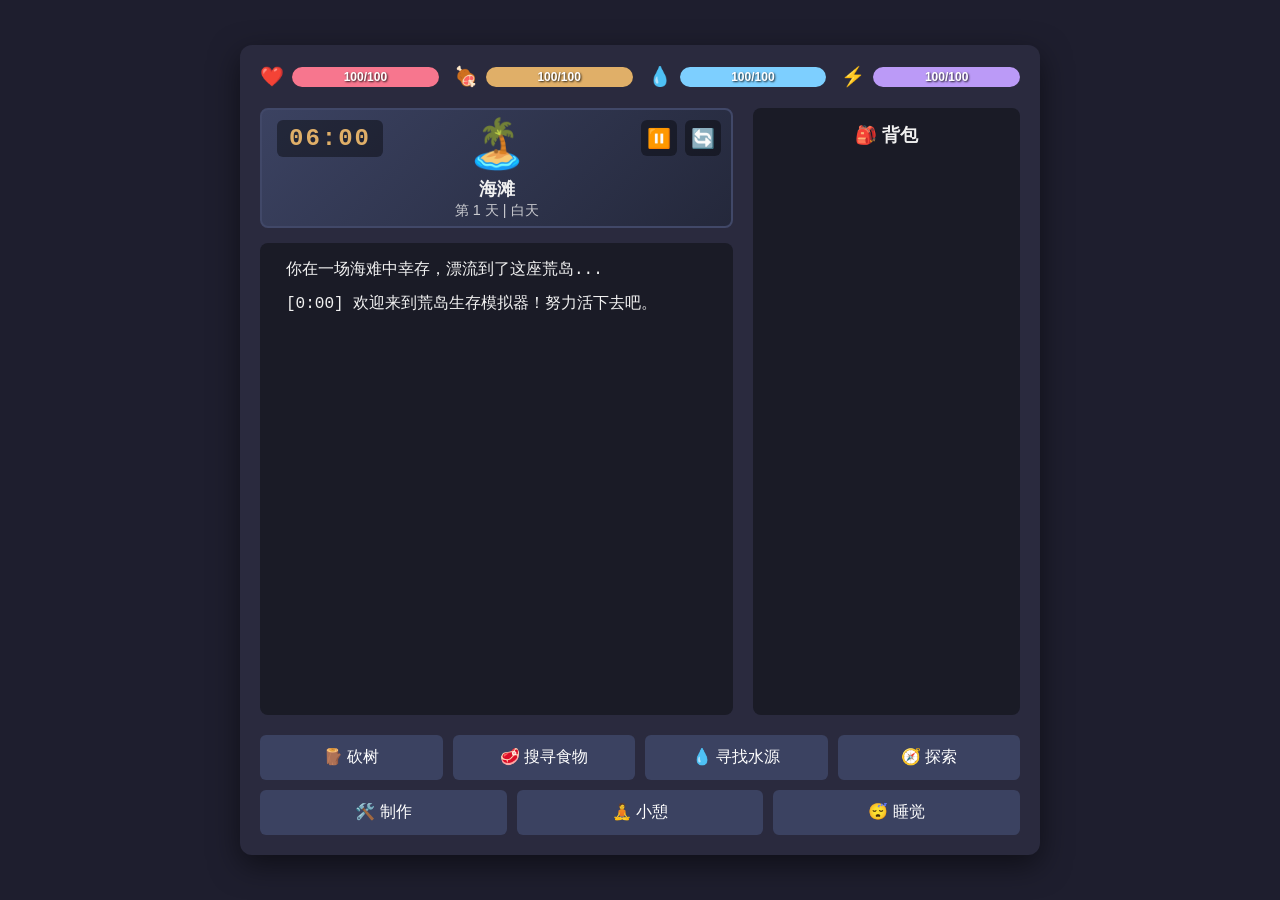
==== 荒岛生存模拟器/index.html @ 101604fb "初版本" ====
<!DOCTYPE html>
<html lang="zh-CN">
<head>
    <meta charset="UTF-8">
    <meta name="viewport" content="width=device-width, initial-scale=1.0">
    <title>荒岛生存模拟器</title>
    <link rel="stylesheet" href="style.css">
</head>
<body>
    <div id="game-container">
        <!-- 顶部状态栏 -->
        <header id="status-bar">
            <div class="status-item" data-tooltip="生命值：代表你的健康程度。归零时游戏结束。可以通过吃饱喝足缓慢恢复。">
                <span class="label">❤️</span>
                <div class="progress-bar">
                    <div id="health-bar" class="fill" style="width: 100%;"></div>
                    <span id="health-value" class="status-value">100/100</span>
                </div>
            </div>
            <div class="status-item" data-tooltip="饥饿度：随时间流逝。过低会扣除生命。通过搜寻食物并食用恢复。">
                <span class="label">🍖</span>
                <div class="progress-bar">
                    <div id="hunger-bar" class="fill" style="width: 100%;"></div>
                    <span id="hunger-value" class="status-value">100/100</span>
                </div>
            </div>
            <div class="status-item" data-tooltip="水分：消耗速度比饥饿快。过低会扣除生命。通过寻找淡水恢复。">
                <span class="label">💧</span>
                <div class="progress-bar">
                    <div id="thirst-bar" class="fill" style="width: 100%;"></div>
                    <span id="thirst-value" class="status-value">100/100</span>
                </div>
            </div>
            <div class="status-item" data-tooltip="精力：进行任何活动都会消耗。通过休息或睡觉恢复。">
                <span class="label">⚡</span>
                <div class="progress-bar">
                    <div id="energy-bar" class="fill" style="width: 100%;"></div>
                    <span id="energy-value" class="status-value">100/100</span>
                </div>
            </div>
        </header>

        <main id="game-body">
            <!-- 左侧/中间：环境插图与日志 -->
            <section id="display-area">
                <div id="environment-view">
                    <div id="game-clock">06:00</div>
                    <div id="scene-icon">🏝️</div>
                    <div id="scene-name">海滩</div>
                    <div id="time-info">第 1 天 | 白天</div>
                    <div id="top-right-controls">
                        <button id="pause-btn" onclick="game.togglePause()">⏸️</button>
                        <button id="restart-btn" onclick="game.restart()">🔄</button>
                    </div>
                </div>
                <div id="log-container">
                    <ul id="game-log">
                        <li>你在一场海难中幸存，漂流到了这座荒岛...</li>
                    </ul>
                </div>
            </section>

            <!-- 右侧：背包面板 -->
            <aside id="inventory-panel">
                <h3>🎒 背包</h3>
                <div id="inventory-grid">
                    <!-- 物品将通过 JS 动态生成 -->
                </div>
            </aside>
        </main>

        <!-- 底部动作面板 -->
        <footer id="action-panel">
            <div class="action-group">
                <button onclick="game.collect('wood')">🪵 砍树</button>
                <button onclick="game.collect('food')">🥩 搜寻食物</button>
                <button onclick="game.collect('water')">💧 寻找水源</button>
                <button onclick="game.explore()">🧭 探索</button>
            </div>
            <div class="action-group">
                <button onclick="game.showCrafting()">🛠️ 制作</button>
                <button onclick="game.rest('nap')">🧘 小憩</button>
                <button onclick="game.rest('sleep')">😴 睡觉</button>
            </div>
        </footer>

        <!-- 模态框：制作列表 -->
        <div id="crafting-modal" class="modal hidden">
            <div class="modal-content">
                <span class="close-btn" onclick="game.hideCrafting()">&times;</span>
                <h2>🛠️ 制作工具</h2>
                <div id="crafting-list">
                    <!-- 制作项将通过 JS 动态生成 -->
                </div>
            </div>
        </div>
    </div>
    <script src="script.js"></script>
</body>
</html>
---- 荒岛生存模拟器/style.css ----
:root {
    --bg-color: #1e1e2e;
    --panel-bg: #2a2a3e;
    --text-color: #f1f1f1;
    --accent-color: #ff9e64;
    --health-color: #f7768e;
    --hunger-color: #e0af68;
    --thirst-color: #7dcfff;
    --energy-color: #bb9af7;
}

* {
    box-sizing: border-box;
    margin: 0;
    padding: 0;
}

body {
    font-family: 'Segoe UI', Tahoma, Geneva, Verdana, sans-serif;
    background-color: var(--bg-color);
    color: var(--text-color);
    display: flex;
    justify-content: center;
    align-items: center;
    height: 100vh;
    overflow: hidden;
}

#game-container {
    width: 90vw;
    max-width: 800px;
    height: 90vh;
    background-color: var(--panel-bg);
    border-radius: 12px;
    box-shadow: 0 10px 30px rgba(0, 0, 0, 0.5);
    display: flex;
    flex-direction: column;
    padding: 20px;
}

/* 顶部状态栏 */
#status-bar {
    display: flex;
    justify-content: space-between;
    margin-bottom: 20px;
    gap: 15px;
    position: relative; /* 启用定位以支持 z-index */
    z-index: 200;       /* 确保高于模态框 (z-index: 100) */
}

.status-item {
    flex: 1;
    display: flex;
    align-items: center;
    gap: 8px;
    cursor: help;
    transition: transform 0.2s ease;
    position: relative; /* 为工具提示定位提供基准 */
}

.status-item:hover {
    transform: scale(1.05);
}

/* 自定义工具提示 */
.status-item::after {
    content: attr(data-tooltip);
    position: absolute;
    top: 100%;
    left: 50%;
    transform: translateX(-50%) translateY(10px);
    background-color: rgba(0, 0, 0, 0.9);
    color: white;
    padding: 8px 12px;
    border-radius: 6px;
    font-size: 0.8rem;
    width: 200px;
    text-align: left;
    white-space: normal;
    z-index: 1000;
    opacity: 0;
    visibility: hidden;
    transition: opacity 0.1s ease-in; /* 响应速度极快 */
    pointer-events: none;
    box-shadow: 0 4px 10px rgba(0,0,0,0.5);
    border: 1px solid #414868;
}

.status-item:hover::after {
    opacity: 1;
    visibility: visible;
}

/* 添加一个小箭头 */
.status-item::before {
    content: "";
    position: absolute;
    top: 100%;
    left: 50%;
    transform: translateX(-50%) translateY(4px);
    border: 6px solid transparent;
    border-bottom-color: rgba(0, 0, 0, 0.9);
    opacity: 0;
    visibility: hidden;
    transition: opacity 0.1s ease-in;
    z-index: 1000;
}

.status-item:hover::before {
    opacity: 1;
    visibility: visible;
}

.label {
    font-size: 1.2rem;
}

.progress-bar {
    flex: 1;
    height: 20px;
    background-color: #1a1b26;
    border-radius: 10px;
    overflow: hidden;
    position: relative;
    box-shadow: inset 0 2px 4px rgba(0,0,0,0.3);
}

.status-value {
    position: absolute;
    top: 50%;
    left: 50%;
    transform: translate(-50%, -50%);
    font-size: 0.75rem;
    font-weight: bold;
    color: white;
    text-shadow: 1px 1px 2px rgba(0,0,0,0.8);
    pointer-events: none;
    white-space: nowrap;
}

.fill {
    height: 100%;
    transition: width 0.3s ease-in-out;
}

#health-bar { background-color: var(--health-color); }
#hunger-bar { background-color: var(--hunger-color); }
#thirst-bar { background-color: var(--thirst-color); }
#energy-bar { background-color: var(--energy-color); }

/* 主体区域 */
#game-body {
    display: flex;
    flex: 1;
    gap: 20px;
    min-height: 0;
}

#display-area {
    flex: 2;
    display: flex;
    flex-direction: column;
    gap: 15px;
}

#environment-view {
    height: 120px;
    background: linear-gradient(135deg, #3b4261, #24283b);
    border-radius: 8px;
    display: flex;
    flex-direction: column;
    justify-content: center;
    align-items: center;
    position: relative;
    border: 2px solid #414868;
}

#scene-icon { font-size: 3rem; margin-bottom: 5px; }
#scene-name { font-weight: bold; font-size: 1.1rem; }
#time-info { font-size: 0.9rem; opacity: 0.8; }
#game-clock {
    position: absolute;
    top: 10px;
    left: 15px;
    font-size: 1.5rem;
    font-weight: bold;
    color: #e0af68;
    background: rgba(0, 0, 0, 0.4);
    padding: 5px 12px;
    border-radius: 6px;
    font-family: 'Courier New', monospace;
    letter-spacing: 2px;
}

#top-right-controls {
    position: absolute;
    top: 10px;
    right: 10px;
    display: flex;
    gap: 8px;
}

#pause-btn, #restart-btn {
    width: 36px;
    height: 36px;
    padding: 0;
    font-size: 1.2rem;
    background: rgba(0, 0, 0, 0.4);
    border: none;
    border-radius: 6px;
    cursor: pointer;
    display: flex;
    align-items: center;
    justify-content: center;
    transition: background 0.2s;
    flex: none;
}

#pause-btn:hover, #restart-btn:hover {
    background: rgba(0, 0, 0, 0.6);
}

#log-container {
    flex: 1;
    background-color: #1a1b26;
    border-radius: 8px;
    padding: 15px;
    overflow-y: auto;
    font-family: 'Courier New', Courier, monospace;
    line-height: 1.6;
}

#game-log {
    list-style: none;
}

#game-log li {
    margin-bottom: 8px;
    border-left: 3px solid transparent;
    padding-left: 8px;
}

#game-log li.event { border-left-color: var(--accent-color); color: var(--accent-color); }
#game-log li.danger { border-left-color: var(--health-color); color: var(--health-color); }
#game-log li.consume { border-left-color: #9ece6a; color: #9ece6a; }

/* 背包面板 */
#inventory-panel {
    flex: 1;
    background-color: #1a1b26;
    border-radius: 8px;
    padding: 15px;
    display: flex;
    flex-direction: column;
}

#inventory-panel h3 {
    margin-bottom: 15px;
    font-size: 1.1rem;
    text-align: center;
}

#inventory-grid {
    display: grid;
    grid-template-columns: repeat(auto-fill, minmax(60px, 1fr));
    gap: 10px;
    overflow-y: auto;
}

.item-slot {
    background-color: #24283b;
    border-radius: 6px;
    aspect-ratio: 1;
    display: flex;
    flex-direction: column;
    justify-content: center;
    align-items: center;
    position: relative;
    border: 1px solid #414868;
    transition: all 0.2s;
}

.item-slot.usable {
    cursor: pointer;
    border-color: var(--accent-color);
}

.item-slot.usable:hover {
    background-color: #3b4261;
    transform: translateY(-2px);
    box-shadow: 0 2px 8px rgba(0,0,0,0.3);
}

.item-slot.usable:active {
    transform: translateY(0);
}

.item-icon { font-size: 1.5rem; margin-bottom: 2px; }
.item-name {
    font-size: 0.7rem;
    color: #a9b1d6;
    margin-bottom: 2px;
}
.item-count {
    position: absolute;
    bottom: 2px;
    right: 4px;
    font-size: 0.75rem;
    background: rgba(0,0,0,0.5);
    padding: 0 4px;
    border-radius: 4px;
}

/* 动作面板 */
#action-panel {
    margin-top: 20px;
    display: flex;
    flex-direction: column;
    gap: 10px;
}

.action-group {
    display: flex;
    gap: 10px;
}

button {
    flex: 1;
    padding: 12px;
    background-color: #3b4261;
    color: white;
    border: none;
    border-radius: 6px;
    cursor: pointer;
    font-size: 1rem;
    transition: all 0.2s;
    display: flex;
    align-items: center;
    justify-content: center;
    gap: 5px;
}

button:hover { background-color: #414868; transform: translateY(-2px); }
button:active { transform: translateY(0); }
button:disabled { opacity: 0.5; cursor: not-allowed; }

/* 模态框 */
.modal {
    position: fixed;
    top: 0;
    left: 0;
    width: 100%;
    height: 100%;
    background: rgba(0,0,0,0.8);
    display: flex;
    justify-content: center;
    align-items: center;
    z-index: 100;
}

.modal.hidden { display: none; }

.modal-content {
    background-color: var(--panel-bg);
    width: 400px;
    padding: 25px;
    border-radius: 12px;
    position: relative;
}

.close-btn {
    position: absolute;
    top: 15px;
    right: 20px;
    font-size: 1.5rem;
    cursor: pointer;
}

#crafting-list {
    margin-top: 20px;
    display: flex;
    flex-direction: column;
    gap: 10px;
}

.crafting-item {
    background: #1a1b26;
    padding: 10px;
    border-radius: 6px;
    display: flex;
    justify-content: space-between;
    align-items: center;
}

.craft-info { font-size: 0.9rem; }
.craft-cost { color: #89ddff; font-size: 0.8rem; }
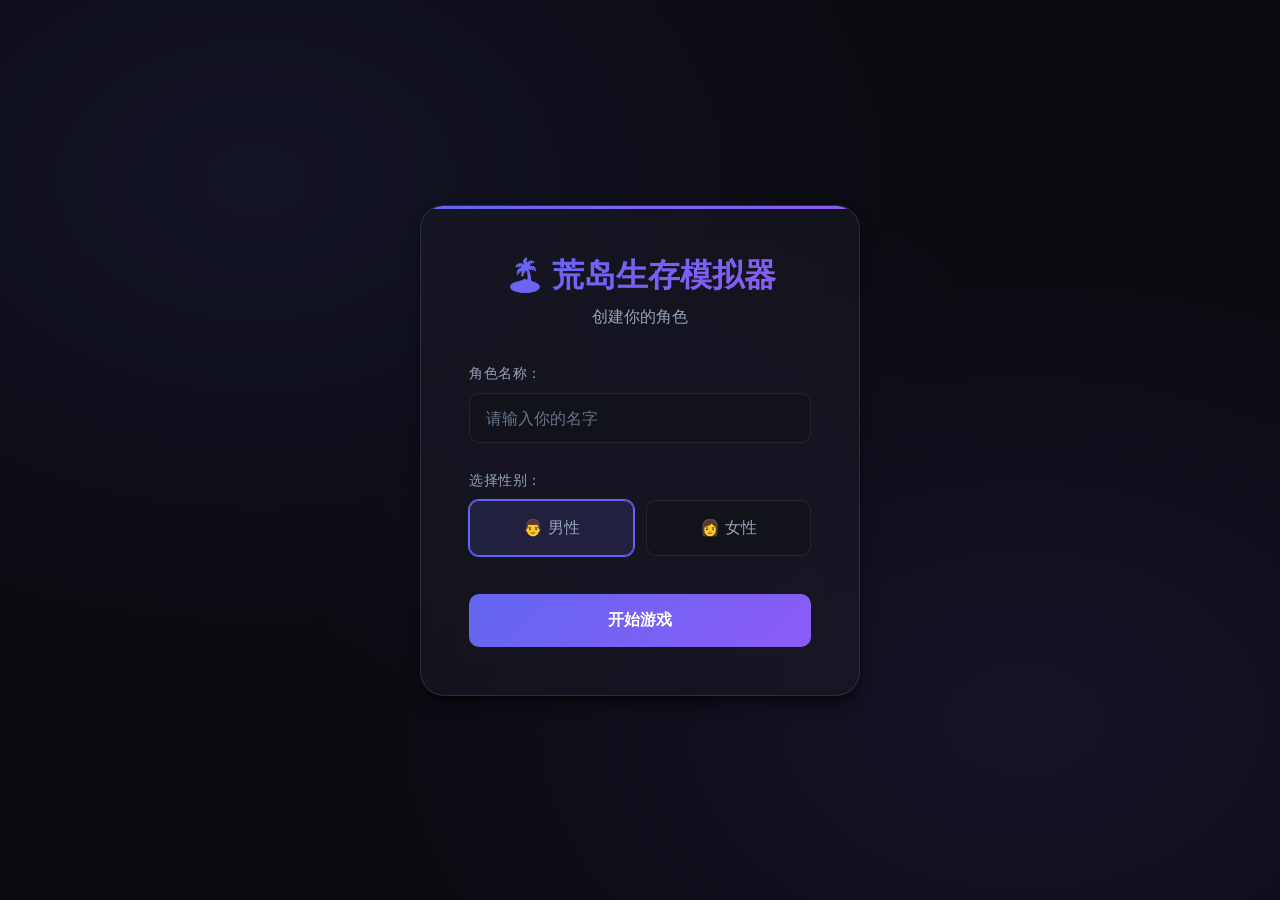
==== commit aed3a913: "v2" ====
--- a/荒岛生存模拟器/index.html
+++ b/荒岛生存模拟器/index.html
@@ -7,7 +7,36 @@
     <link rel="stylesheet" href="style.css">
 </head>
 <body>
-    <div id="game-container">
+    <!-- 角色创建界面 -->
+    <div id="character-creation" class="character-creation">
+        <div class="creation-content">
+            <h1>🏝️ 荒岛生存模拟器</h1>
+            <h2>创建你的角色</h2>
+            
+            <div class="form-group">
+                <label for="player-name">角色名称：</label>
+                <input type="text" id="player-name" placeholder="请输入你的名字" maxlength="10">
+            </div>
+            
+            <div class="form-group">
+                <label>选择性别：</label>
+                <div class="gender-selection">
+                    <label class="gender-option">
+                        <input type="radio" name="gender" value="male" checked>
+                        <span class="gender-btn">👨 男性</span>
+                    </label>
+                    <label class="gender-option">
+                        <input type="radio" name="gender" value="female">
+                        <span class="gender-btn">👩 女性</span>
+                    </label>
+                </div>
+            </div>
+            
+            <button id="start-game-btn" class="start-btn">开始游戏</button>
+        </div>
+    </div>
+
+    <div id="game-container" class="hidden">
         <!-- 顶部状态栏 -->
         <header id="status-bar">
             <div class="status-item" data-tooltip="生命值：代表你的健康程度。归零时游戏结束。可以通过吃饱喝足缓慢恢复。">
@@ -82,6 +111,10 @@
                 <button onclick="game.rest('nap')">🧘 小憩</button>
                 <button onclick="game.rest('sleep')">😴 睡觉</button>
             </div>
+            <!-- 测试按钮：测试流星事件 -->
+            <div class="action-group test-group">
+                <button onclick="game.testMeteorShower()" class="test-btn">🌠 测试流星</button>
+            </div>
         </footer>
 
         <!-- 模态框：制作列表 -->
--- a/荒岛生存模拟器/style.css
+++ b/荒岛生存模拟器/style.css
@@ -1,12 +1,42 @@
+@import url('https://fonts.googleapis.com/css2?family=Inter:wght@300;400;500;600;700&family=JetBrains+Mono:wght@400;500&display=swap');
+
 :root {
-    --bg-color: #1e1e2e;
-    --panel-bg: #2a2a3e;
-    --text-color: #f1f1f1;
-    --accent-color: #ff9e64;
-    --health-color: #f7768e;
-    --hunger-color: #e0af68;
-    --thirst-color: #7dcfff;
-    --energy-color: #bb9af7;
+    /* 主色调 - 深邃暗色系 */
+    --bg-primary: #0a0a0f;
+    --bg-secondary: #12121a;
+    --bg-tertiary: #1a1a25;
+    --bg-card: rgba(26, 26, 37, 0.8);
+    
+    /* 强调色 - 高级蓝紫渐变 */
+    --accent-primary: #6366f1;
+    --accent-secondary: #8b5cf6;
+    --accent-gradient: linear-gradient(135deg, #6366f1 0%, #8b5cf6 100%);
+    
+    /* 状态色 */
+    --health-color: #ef4444;
+    --hunger-color: #f59e0b;
+    --thirst-color: #06b6d4;
+    --energy-color: #10b981;
+    
+    /* 文字色 */
+    --text-primary: #f8fafc;
+    --text-secondary: #94a3b8;
+    --text-muted: #64748b;
+    
+    /* 边框和阴影 */
+    --border-color: rgba(255, 255, 255, 0.08);
+    --glass-bg: rgba(26, 26, 37, 0.6);
+    --glass-border: rgba(255, 255, 255, 0.1);
+    --shadow-sm: 0 1px 2px rgba(0, 0, 0, 0.3);
+    --shadow-md: 0 4px 6px -1px rgba(0, 0, 0, 0.4), 0 2px 4px -1px rgba(0, 0, 0, 0.2);
+    --shadow-lg: 0 10px 15px -3px rgba(0, 0, 0, 0.5), 0 4px 6px -2px rgba(0, 0, 0, 0.3);
+    --shadow-glow: 0 0 20px rgba(99, 102, 241, 0.3);
+    
+    /* 圆角 */
+    --radius-sm: 6px;
+    --radius-md: 10px;
+    --radius-lg: 16px;
+    --radius-xl: 24px;
 }
 
 * {
@@ -16,137 +46,185 @@
 }
 
 body {
-    font-family: 'Segoe UI', Tahoma, Geneva, Verdana, sans-serif;
-    background-color: var(--bg-color);
-    color: var(--text-color);
+    font-family: 'Inter', -apple-system, BlinkMacSystemFont, sans-serif;
+    background: var(--bg-primary);
+    color: var(--text-primary);
     display: flex;
     justify-content: center;
     align-items: center;
     height: 100vh;
     overflow: hidden;
-}
-
+    background-image: 
+        radial-gradient(ellipse at 20% 20%, rgba(99, 102, 241, 0.08) 0%, transparent 50%),
+        radial-gradient(ellipse at 80% 80%, rgba(139, 92, 246, 0.08) 0%, transparent 50%),
+        radial-gradient(ellipse at 50% 50%, rgba(10, 10, 15, 1) 0%, rgba(5, 5, 8, 1) 100%);
+}
+
+/* 游戏容器 */
 #game-container {
-    width: 90vw;
-    max-width: 800px;
-    height: 90vh;
-    background-color: var(--panel-bg);
-    border-radius: 12px;
-    box-shadow: 0 10px 30px rgba(0, 0, 0, 0.5);
+    width: 92vw;
+    max-width: 900px;
+    height: 92vh;
+    background: var(--glass-bg);
+    backdrop-filter: blur(20px);
+    -webkit-backdrop-filter: blur(20px);
+    border: 1px solid var(--glass-border);
+    border-radius: var(--radius-xl);
+    box-shadow: var(--shadow-lg), inset 0 1px 0 rgba(255, 255, 255, 0.05);
     display: flex;
     flex-direction: column;
-    padding: 20px;
+    padding: 24px;
+    position: relative;
+    overflow: hidden;
+}
+
+#game-container::before {
+    content: '';
+    position: absolute;
+    top: 0;
+    left: 0;
+    right: 0;
+    height: 1px;
+    background: linear-gradient(90deg, transparent, rgba(255, 255, 255, 0.1), transparent);
 }
 
 /* 顶部状态栏 */
 #status-bar {
-    display: flex;
-    justify-content: space-between;
-    margin-bottom: 20px;
-    gap: 15px;
-    position: relative; /* 启用定位以支持 z-index */
-    z-index: 200;       /* 确保高于模态框 (z-index: 100) */
+    display: grid;
+    grid-template-columns: repeat(4, 1fr);
+    gap: 16px;
+    margin-bottom: 24px;
+    position: relative;
+    z-index: 200;
 }
 
 .status-item {
-    flex: 1;
-    display: flex;
-    align-items: center;
-    gap: 8px;
+    background: var(--bg-secondary);
+    border: 1px solid var(--border-color);
+    border-radius: var(--radius-md);
+    padding: 12px 14px;
+    display: flex;
+    align-items: center;
+    gap: 10px;
     cursor: help;
-    transition: transform 0.2s ease;
-    position: relative; /* 为工具提示定位提供基准 */
+    transition: all 0.3s cubic-bezier(0.4, 0, 0.2, 1);
+    position: relative;
 }
 
 .status-item:hover {
-    transform: scale(1.05);
+    transform: translateY(-2px);
+    border-color: rgba(99, 102, 241, 0.3);
+    box-shadow: 0 4px 12px rgba(0, 0, 0, 0.3);
+}
+
+.status-item .label {
+    font-size: 1.4rem;
+    filter: drop-shadow(0 2px 4px rgba(0, 0, 0, 0.3));
 }
 
 /* 自定义工具提示 */
 .status-item::after {
     content: attr(data-tooltip);
     position: absolute;
-    top: 100%;
+    top: calc(100% + 8px);
     left: 50%;
-    transform: translateX(-50%) translateY(10px);
-    background-color: rgba(0, 0, 0, 0.9);
-    color: white;
-    padding: 8px 12px;
-    border-radius: 6px;
+    transform: translateX(-50%) translateY(-4px);
+    background: var(--bg-tertiary);
+    border: 1px solid var(--border-color);
+    color: var(--text-primary);
+    padding: 10px 14px;
+    border-radius: var(--radius-md);
     font-size: 0.8rem;
-    width: 200px;
+    width: 220px;
     text-align: left;
     white-space: normal;
     z-index: 1000;
     opacity: 0;
     visibility: hidden;
-    transition: opacity 0.1s ease-in; /* 响应速度极快 */
+    transition: all 0.2s ease;
     pointer-events: none;
-    box-shadow: 0 4px 10px rgba(0,0,0,0.5);
-    border: 1px solid #414868;
+    box-shadow: var(--shadow-lg);
+    line-height: 1.5;
 }
 
 .status-item:hover::after {
     opacity: 1;
     visibility: visible;
-}
-
-/* 添加一个小箭头 */
+    transform: translateX(-50%) translateY(0);
+}
+
 .status-item::before {
     content: "";
     position: absolute;
-    top: 100%;
+    top: calc(100% + 2px);
     left: 50%;
-    transform: translateX(-50%) translateY(4px);
+    transform: translateX(-50%) translateY(-4px);
     border: 6px solid transparent;
-    border-bottom-color: rgba(0, 0, 0, 0.9);
+    border-bottom-color: var(--border-color);
     opacity: 0;
     visibility: hidden;
-    transition: opacity 0.1s ease-in;
-    z-index: 1000;
+    transition: all 0.2s ease;
+    z-index: 1001;
 }
 
 .status-item:hover::before {
     opacity: 1;
     visibility: visible;
-}
-
-.label {
-    font-size: 1.2rem;
+    transform: translateX(-50%) translateY(0);
 }
 
 .progress-bar {
     flex: 1;
-    height: 20px;
-    background-color: #1a1b26;
-    border-radius: 10px;
+    height: 8px;
+    background: var(--bg-tertiary);
+    border-radius: 4px;
     overflow: hidden;
     position: relative;
-    box-shadow: inset 0 2px 4px rgba(0,0,0,0.3);
-}
+    box-shadow: inset 0 1px 2px rgba(0, 0, 0, 0.3);
+}
+
+.progress-bar .fill {
+    height: 100%;
+    border-radius: 4px;
+    transition: width 0.5s cubic-bezier(0.4, 0, 0.2, 1);
+    position: relative;
+    overflow: hidden;
+}
+
+.progress-bar .fill::after {
+    content: '';
+    position: absolute;
+    top: 0;
+    left: 0;
+    right: 0;
+    bottom: 0;
+    background: linear-gradient(90deg, transparent, rgba(255, 255, 255, 0.2), transparent);
+    animation: shimmer 2s infinite;
+}
+
+@keyframes shimmer {
+    0% { transform: translateX(-100%); }
+    100% { transform: translateX(100%); }
+}
+
+#health-bar { background: linear-gradient(90deg, #dc2626, #ef4444); }
+#hunger-bar { background: linear-gradient(90deg, #d97706, #f59e0b); }
+#thirst-bar { background: linear-gradient(90deg, #0891b2, #06b6d4); }
+#energy-bar { background: linear-gradient(90deg, #059669, #10b981); }
 
 .status-value {
     position: absolute;
     top: 50%;
     left: 50%;
     transform: translate(-50%, -50%);
-    font-size: 0.75rem;
-    font-weight: bold;
+    font-size: 0.65rem;
+    font-weight: 600;
     color: white;
-    text-shadow: 1px 1px 2px rgba(0,0,0,0.8);
+    text-shadow: 0 1px 2px rgba(0, 0, 0, 0.5);
     pointer-events: none;
     white-space: nowrap;
-}
-
-.fill {
-    height: 100%;
-    transition: width 0.3s ease-in-out;
-}
-
-#health-bar { background-color: var(--health-color); }
-#hunger-bar { background-color: var(--hunger-color); }
-#thirst-bar { background-color: var(--thirst-color); }
-#energy-bar { background-color: var(--energy-color); }
+    letter-spacing: 0.5px;
+}
 
 /* 主体区域 */
 #game-body {
@@ -160,42 +238,80 @@
     flex: 2;
     display: flex;
     flex-direction: column;
-    gap: 15px;
-}
-
+    gap: 16px;
+}
+
+/* 环境视图 */
 #environment-view {
-    height: 120px;
-    background: linear-gradient(135deg, #3b4261, #24283b);
-    border-radius: 8px;
+    height: 140px;
+    background: linear-gradient(145deg, rgba(99, 102, 241, 0.1) 0%, rgba(139, 92, 246, 0.05) 100%);
+    border: 1px solid var(--border-color);
+    border-radius: var(--radius-lg);
     display: flex;
     flex-direction: column;
     justify-content: center;
     align-items: center;
     position: relative;
-    border: 2px solid #414868;
-}
-
-#scene-icon { font-size: 3rem; margin-bottom: 5px; }
-#scene-name { font-weight: bold; font-size: 1.1rem; }
-#time-info { font-size: 0.9rem; opacity: 0.8; }
+    overflow: hidden;
+}
+
+#environment-view::before {
+    content: '';
+    position: absolute;
+    top: 0;
+    left: 0;
+    right: 0;
+    bottom: 0;
+    background: 
+        radial-gradient(circle at 30% 30%, rgba(99, 102, 241, 0.1) 0%, transparent 50%),
+        radial-gradient(circle at 70% 70%, rgba(139, 92, 246, 0.1) 0%, transparent 50%);
+    pointer-events: none;
+}
+
+#scene-icon { 
+    font-size: 3.5rem; 
+    margin-bottom: 8px;
+    filter: drop-shadow(0 4px 8px rgba(0, 0, 0, 0.3));
+    animation: float 3s ease-in-out infinite;
+}
+
+@keyframes float {
+    0%, 100% { transform: translateY(0); }
+    50% { transform: translateY(-5px); }
+}
+
+#scene-name { 
+    font-weight: 600; 
+    font-size: 1.1rem;
+    color: var(--text-primary);
+    letter-spacing: 0.5px;
+}
+
+#time-info { 
+    font-size: 0.85rem; 
+    color: var(--text-secondary);
+    margin-top: 4px;
+}
+
 #game-clock {
     position: absolute;
-    top: 10px;
-    left: 15px;
-    font-size: 1.5rem;
-    font-weight: bold;
-    color: #e0af68;
-    background: rgba(0, 0, 0, 0.4);
-    padding: 5px 12px;
-    border-radius: 6px;
-    font-family: 'Courier New', monospace;
-    letter-spacing: 2px;
+    top: 12px;
+    left: 16px;
+    font-size: 1.3rem;
+    font-weight: 600;
+    color: var(--accent-primary);
+    background: rgba(99, 102, 241, 0.15);
+    padding: 6px 12px;
+    border-radius: var(--radius-sm);
+    font-family: 'JetBrains Mono', monospace;
+    letter-spacing: 1px;
+    border: 1px solid rgba(99, 102, 241, 0.2);
 }
 
 #top-right-controls {
     position: absolute;
-    top: 10px;
-    right: 10px;
+    top: 12px;
+    right: 12px;
     display: flex;
     gap: 8px;
 }
@@ -204,30 +320,48 @@
     width: 36px;
     height: 36px;
     padding: 0;
-    font-size: 1.2rem;
-    background: rgba(0, 0, 0, 0.4);
-    border: none;
-    border-radius: 6px;
+    font-size: 1.1rem;
+    background: var(--bg-tertiary);
+    border: 1px solid var(--border-color);
+    border-radius: var(--radius-sm);
     cursor: pointer;
     display: flex;
     align-items: center;
     justify-content: center;
-    transition: background 0.2s;
+    transition: all 0.2s ease;
     flex: none;
 }
 
 #pause-btn:hover, #restart-btn:hover {
-    background: rgba(0, 0, 0, 0.6);
-}
-
+    background: var(--accent-primary);
+    border-color: var(--accent-primary);
+    transform: scale(1.05);
+}
+
+/* 日志容器 */
 #log-container {
     flex: 1;
-    background-color: #1a1b26;
-    border-radius: 8px;
-    padding: 15px;
+    background: var(--bg-secondary);
+    border: 1px solid var(--border-color);
+    border-radius: var(--radius-lg);
+    padding: 16px;
     overflow-y: auto;
-    font-family: 'Courier New', Courier, monospace;
-    line-height: 1.6;
+    font-family: 'JetBrains Mono', monospace;
+    font-size: 0.85rem;
+    line-height: 1.7;
+}
+
+#log-container::-webkit-scrollbar {
+    width: 6px;
+}
+
+#log-container::-webkit-scrollbar-track {
+    background: transparent;
+}
+
+#log-container::-webkit-scrollbar-thumb {
+    background: var(--border-color);
+    border-radius: 3px;
 }
 
 #game-log {
@@ -235,80 +369,122 @@
 }
 
 #game-log li {
-    margin-bottom: 8px;
+    margin-bottom: 10px;
+    padding: 10px 12px;
+    background: var(--bg-tertiary);
+    border-radius: var(--radius-sm);
     border-left: 3px solid transparent;
-    padding-left: 8px;
-}
-
-#game-log li.event { border-left-color: var(--accent-color); color: var(--accent-color); }
-#game-log li.danger { border-left-color: var(--health-color); color: var(--health-color); }
-#game-log li.consume { border-left-color: #9ece6a; color: #9ece6a; }
+    transition: all 0.2s ease;
+}
+
+#game-log li:hover {
+    background: rgba(99, 102, 241, 0.1);
+    transform: translateX(2px);
+}
+
+#game-log li.event { 
+    border-left-color: var(--accent-primary);
+    background: rgba(99, 102, 241, 0.08);
+}
+
+#game-log li.danger { 
+    border-left-color: var(--health-color);
+    background: rgba(239, 68, 68, 0.08);
+}
+
+#game-log li.consume { 
+    border-left-color: var(--energy-color);
+    background: rgba(16, 185, 129, 0.08);
+}
 
 /* 背包面板 */
 #inventory-panel {
     flex: 1;
-    background-color: #1a1b26;
-    border-radius: 8px;
-    padding: 15px;
+    background: var(--bg-secondary);
+    border: 1px solid var(--border-color);
+    border-radius: var(--radius-lg);
+    padding: 16px;
     display: flex;
     flex-direction: column;
 }
 
 #inventory-panel h3 {
-    margin-bottom: 15px;
-    font-size: 1.1rem;
-    text-align: center;
+    margin-bottom: 16px;
+    font-size: 0.9rem;
+    font-weight: 600;
+    color: var(--text-secondary);
+    text-transform: uppercase;
+    letter-spacing: 1px;
+    display: flex;
+    align-items: center;
+    gap: 8px;
 }
 
 #inventory-grid {
     display: grid;
-    grid-template-columns: repeat(auto-fill, minmax(60px, 1fr));
+    grid-template-columns: repeat(3, 1fr);
     gap: 10px;
     overflow-y: auto;
 }
 
 .item-slot {
-    background-color: #24283b;
-    border-radius: 6px;
+    background: var(--bg-tertiary);
+    border: 1px solid var(--border-color);
+    border-radius: var(--radius-md);
     aspect-ratio: 1;
     display: flex;
     flex-direction: column;
     justify-content: center;
     align-items: center;
     position: relative;
-    border: 1px solid #414868;
-    transition: all 0.2s;
+    transition: all 0.2s cubic-bezier(0.4, 0, 0.2, 1);
+    cursor: default;
 }
 
 .item-slot.usable {
     cursor: pointer;
-    border-color: var(--accent-color);
+    border-color: rgba(99, 102, 241, 0.3);
 }
 
 .item-slot.usable:hover {
-    background-color: #3b4261;
-    transform: translateY(-2px);
-    box-shadow: 0 2px 8px rgba(0,0,0,0.3);
+    background: rgba(99, 102, 241, 0.15);
+    border-color: var(--accent-primary);
+    transform: translateY(-3px);
+    box-shadow: 0 8px 16px rgba(0, 0, 0, 0.3), var(--shadow-glow);
 }
 
 .item-slot.usable:active {
-    transform: translateY(0);
-}
-
-.item-icon { font-size: 1.5rem; margin-bottom: 2px; }
+    transform: translateY(-1px);
+}
+
+.item-icon { 
+    font-size: 1.6rem; 
+    margin-bottom: 4px;
+    filter: drop-shadow(0 2px 4px rgba(0, 0, 0, 0.2));
+}
+
 .item-name {
+    font-size: 0.65rem;
+    color: var(--text-secondary);
+    text-align: center;
+    max-width: 90%;
+    overflow: hidden;
+    text-overflow: ellipsis;
+    white-space: nowrap;
+}
+
+.item-count {
+    position: absolute;
+    bottom: 4px;
+    right: 6px;
     font-size: 0.7rem;
-    color: #a9b1d6;
-    margin-bottom: 2px;
-}
-.item-count {
-    position: absolute;
-    bottom: 2px;
-    right: 4px;
-    font-size: 0.75rem;
-    background: rgba(0,0,0,0.5);
-    padding: 0 4px;
-    border-radius: 4px;
+    font-weight: 600;
+    background: var(--accent-primary);
+    color: white;
+    padding: 2px 6px;
+    border-radius: 10px;
+    min-width: 18px;
+    text-align: center;
 }
 
 /* 动作面板 */
@@ -316,33 +492,72 @@
     margin-top: 20px;
     display: flex;
     flex-direction: column;
-    gap: 10px;
+    gap: 12px;
 }
 
 .action-group {
     display: flex;
-    gap: 10px;
+    gap: 12px;
 }
 
 button {
     flex: 1;
-    padding: 12px;
-    background-color: #3b4261;
-    color: white;
-    border: none;
-    border-radius: 6px;
+    padding: 14px 16px;
+    background: var(--bg-tertiary);
+    color: var(--text-primary);
+    border: 1px solid var(--border-color);
+    border-radius: var(--radius-md);
     cursor: pointer;
-    font-size: 1rem;
-    transition: all 0.2s;
+    font-size: 0.9rem;
+    font-weight: 500;
+    transition: all 0.2s cubic-bezier(0.4, 0, 0.2, 1);
     display: flex;
     align-items: center;
     justify-content: center;
-    gap: 5px;
-}
-
-button:hover { background-color: #414868; transform: translateY(-2px); }
-button:active { transform: translateY(0); }
-button:disabled { opacity: 0.5; cursor: not-allowed; }
+    gap: 8px;
+    position: relative;
+    overflow: hidden;
+}
+
+button::before {
+    content: '';
+    position: absolute;
+    top: 0;
+    left: 0;
+    right: 0;
+    bottom: 0;
+    background: var(--accent-gradient);
+    opacity: 0;
+    transition: opacity 0.3s ease;
+    z-index: 0;
+}
+
+button:hover { 
+    border-color: var(--accent-primary);
+    transform: translateY(-2px);
+    box-shadow: 0 8px 20px rgba(99, 102, 241, 0.25);
+}
+
+button:hover::before {
+    opacity: 0.1;
+}
+
+button:active { 
+    transform: translateY(0);
+    box-shadow: 0 2px 8px rgba(99, 102, 241, 0.15);
+}
+
+button:disabled { 
+    opacity: 0.4;
+    cursor: not-allowed;
+    transform: none;
+    box-shadow: none;
+}
+
+button span, button {
+    position: relative;
+    z-index: 1;
+}
 
 /* 模态框 */
 .modal {
@@ -351,46 +566,709 @@
     left: 0;
     width: 100%;
     height: 100%;
-    background: rgba(0,0,0,0.8);
+    background: rgba(0, 0, 0, 0.7);
+    backdrop-filter: blur(8px);
+    -webkit-backdrop-filter: blur(8px);
     display: flex;
     justify-content: center;
     align-items: center;
     z-index: 100;
+    animation: fadeIn 0.2s ease;
+}
+
+@keyframes fadeIn {
+    from { opacity: 0; }
+    to { opacity: 1; }
 }
 
 .modal.hidden { display: none; }
 
 .modal-content {
-    background-color: var(--panel-bg);
-    width: 400px;
-    padding: 25px;
-    border-radius: 12px;
+    background: var(--glass-bg);
+    backdrop-filter: blur(20px);
+    -webkit-backdrop-filter: blur(20px);
+    border: 1px solid var(--glass-border);
+    width: 420px;
+    max-width: 90vw;
+    padding: 28px;
+    border-radius: var(--radius-xl);
+    box-shadow: var(--shadow-lg);
     position: relative;
+    animation: slideUp 0.3s ease;
+}
+
+@keyframes slideUp {
+    from { 
+        opacity: 0;
+        transform: translateY(20px);
+    }
+    to { 
+        opacity: 1;
+        transform: translateY(0);
+    }
+}
+
+.modal-content h2 {
+    font-size: 1.3rem;
+    font-weight: 600;
+    margin-bottom: 20px;
+    display: flex;
+    align-items: center;
+    gap: 10px;
 }
 
 .close-btn {
     position: absolute;
-    top: 15px;
-    right: 20px;
+    top: 20px;
+    right: 24px;
     font-size: 1.5rem;
     cursor: pointer;
+    color: var(--text-secondary);
+    transition: all 0.2s ease;
+    width: 32px;
+    height: 32px;
+    display: flex;
+    align-items: center;
+    justify-content: center;
+    border-radius: var(--radius-sm);
+}
+
+.close-btn:hover {
+    color: var(--text-primary);
+    background: rgba(255, 255, 255, 0.1);
 }
 
 #crafting-list {
-    margin-top: 20px;
     display: flex;
     flex-direction: column;
+    gap: 12px;
+}
+
+.crafting-item {
+    background: var(--bg-secondary);
+    border: 1px solid var(--border-color);
+    padding: 14px;
+    border-radius: var(--radius-md);
+    display: flex;
+    justify-content: space-between;
+    align-items: center;
+    transition: all 0.2s ease;
+}
+
+.crafting-item:hover {
+    border-color: rgba(99, 102, 241, 0.3);
+    background: rgba(99, 102, 241, 0.05);
+}
+
+.craft-info { font-size: 0.9rem; }
+
+.craft-info strong {
+    display: block;
+    margin-bottom: 4px;
+    font-weight: 600;
+}
+
+.craft-cost { 
+    color: var(--text-secondary); 
+    font-size: 0.8rem;
+}
+
+.crafting-item button {
+    flex: none;
+    padding: 8px 16px;
+    font-size: 0.85rem;
+}
+
+/* 角色创建界面 */
+.character-creation {
+    position: fixed;
+    top: 0;
+    left: 0;
+    width: 100%;
+    height: 100%;
+    background: var(--bg-primary);
+    background-image: 
+        radial-gradient(ellipse at 20% 20%, rgba(99, 102, 241, 0.1) 0%, transparent 50%),
+        radial-gradient(ellipse at 80% 80%, rgba(139, 92, 246, 0.1) 0%, transparent 50%);
+    display: flex;
+    justify-content: center;
+    align-items: center;
+    z-index: 1000;
+}
+
+.creation-content {
+    background: var(--glass-bg);
+    backdrop-filter: blur(20px);
+    -webkit-backdrop-filter: blur(20px);
+    border: 1px solid var(--glass-border);
+    padding: 48px;
+    border-radius: var(--radius-xl);
+    box-shadow: var(--shadow-lg);
+    text-align: center;
+    max-width: 440px;
+    width: 90%;
+    position: relative;
+    overflow: hidden;
+}
+
+.creation-content::before {
+    content: '';
+    position: absolute;
+    top: 0;
+    left: 0;
+    right: 0;
+    height: 3px;
+    background: var(--accent-gradient);
+}
+
+.creation-content h1 {
+    font-size: 2rem;
+    margin-bottom: 8px;
+    font-weight: 700;
+    background: var(--accent-gradient);
+    -webkit-background-clip: text;
+    -webkit-text-fill-color: transparent;
+    background-clip: text;
+}
+
+.creation-content h2 {
+    font-size: 1rem;
+    margin-bottom: 36px;
+    color: var(--text-secondary);
+    font-weight: 400;
+}
+
+.form-group {
+    margin-bottom: 28px;
+    text-align: left;
+}
+
+.form-group label {
+    display: block;
+    margin-bottom: 10px;
+    font-size: 0.9rem;
+    color: var(--text-secondary);
+    font-weight: 500;
+    text-transform: uppercase;
+    letter-spacing: 0.5px;
+}
+
+.form-group input[type="text"] {
+    width: 100%;
+    padding: 14px 16px;
+    border: 1px solid var(--border-color);
+    border-radius: var(--radius-md);
+    background: var(--bg-secondary);
+    color: var(--text-primary);
+    font-size: 1rem;
+    transition: all 0.3s ease;
+    font-family: inherit;
+}
+
+.form-group input[type="text"]:focus {
+    outline: none;
+    border-color: var(--accent-primary);
+    box-shadow: 0 0 0 3px rgba(99, 102, 241, 0.15);
+}
+
+.form-group input[type="text"]::placeholder {
+    color: var(--text-muted);
+}
+
+.gender-selection {
+    display: flex;
+    gap: 12px;
+}
+
+.gender-option {
+    flex: 1;
+    cursor: pointer;
+}
+
+.gender-option input {
+    display: none;
+}
+
+.gender-btn {
+    display: block;
+    padding: 16px;
+    background: var(--bg-secondary);
+    border: 1px solid var(--border-color);
+    border-radius: var(--radius-md);
+    text-align: center;
+    font-size: 1rem;
+    transition: all 0.3s ease;
+    font-weight: 500;
+}
+
+.gender-option input:checked + .gender-btn {
+    border-color: var(--accent-primary);
+    background: rgba(99, 102, 241, 0.15);
+    box-shadow: 0 0 0 1px var(--accent-primary);
+}
+
+.gender-btn:hover {
+    background: var(--bg-tertiary);
+    border-color: rgba(99, 102, 241, 0.3);
+}
+
+.start-btn {
+    width: 100%;
+    padding: 16px;
+    background: var(--accent-gradient);
+    color: white;
+    border: none;
+    border-radius: var(--radius-md);
+    font-size: 1rem;
+    font-weight: 600;
+    cursor: pointer;
+    transition: all 0.3s ease;
+    margin-top: 8px;
+    position: relative;
+    overflow: hidden;
+}
+
+.start-btn::before {
+    content: '';
+    position: absolute;
+    top: 0;
+    left: -100%;
+    width: 100%;
+    height: 100%;
+    background: linear-gradient(90deg, transparent, rgba(255, 255, 255, 0.2), transparent);
+    transition: left 0.5s ease;
+}
+
+.start-btn:hover {
+    transform: translateY(-2px);
+    box-shadow: 0 8px 24px rgba(99, 102, 241, 0.4);
+}
+
+.start-btn:hover::before {
+    left: 100%;
+}
+
+.start-btn:active {
+    transform: translateY(0);
+}
+
+.hidden {
+    display: none !important;
+}
+
+/* 宝箱动画样式 */
+.treasure-box-container {
+    position: fixed;
+    top: 0;
+    left: 0;
+    width: 100%;
+    height: 100%;
+    background: rgba(0, 0, 0, 0.8);
+    backdrop-filter: blur(10px);
+    -webkit-backdrop-filter: blur(10px);
+    display: flex;
+    justify-content: center;
+    align-items: center;
+    z-index: 1000;
+    animation: fadeIn 0.3s ease;
+    transition: opacity 0.3s ease;
+}
+
+.treasure-box-wrapper {
+    display: flex;
+    flex-direction: column;
+    align-items: center;
+    gap: 24px;
+}
+
+.treasure-box {
+    position: relative;
+    width: 140px;
+    height: 140px;
+    cursor: pointer;
+    animation: boxFloat 2s ease-in-out infinite;
+    transition: transform 0.3s ease;
+}
+
+.treasure-box:hover {
+    transform: scale(1.05);
+}
+
+.treasure-box:active {
+    transform: scale(0.95);
+}
+
+@keyframes boxFloat {
+    0%, 100% { transform: translateY(0) rotate(0deg); }
+    25% { transform: translateY(-8px) rotate(1deg); }
+    75% { transform: translateY(-8px) rotate(-1deg); }
+}
+
+.box-body {
+    position: absolute;
+    bottom: 0;
+    left: 50%;
+    transform: translateX(-50%);
+    font-size: 100px;
+    filter: drop-shadow(0 10px 20px rgba(0, 0, 0, 0.5));
+    z-index: 2;
+}
+
+.box-lid {
+    position: absolute;
+    top: 0;
+    left: 50%;
+    transform: translateX(-50%);
+    font-size: 80px;
+    filter: drop-shadow(0 5px 10px rgba(0, 0, 0, 0.3));
+    z-index: 3;
+    transition: all 0.5s cubic-bezier(0.68, -0.55, 0.265, 1.55);
+    transform-origin: bottom center;
+}
+
+.box-glow {
+    position: absolute;
+    top: 50%;
+    left: 50%;
+    transform: translate(-50%, -50%);
+    width: 200px;
+    height: 200px;
+    background: radial-gradient(circle, rgba(99, 102, 241, 0.4) 0%, transparent 70%);
+    border-radius: 50%;
+    animation: glowPulse 2s ease-in-out infinite;
+    z-index: 1;
+}
+
+@keyframes glowPulse {
+    0%, 100% { opacity: 0.5; transform: translate(-50%, -50%) scale(1); }
+    50% { opacity: 0.8; transform: translate(-50%, -50%) scale(1.1); }
+}
+
+.click-hint {
+    color: var(--text-secondary);
+    font-size: 0.95rem;
+    animation: hintPulse 1.5s ease-in-out infinite;
+    letter-spacing: 1px;
+}
+
+@keyframes hintPulse {
+    0%, 100% { opacity: 0.6; }
+    50% { opacity: 1; }
+}
+
+/* 宝箱打开动画 */
+.treasure-box.opened {
+    animation: none;
+}
+
+.treasure-box.opened .box-lid {
+    transform: translateX(-50%) translateY(-40px) rotate(-25deg);
+    animation: lidOpen 0.6s ease forwards;
+}
+
+@keyframes lidOpen {
+    0% { transform: translateX(-50%) translateY(0) rotate(0deg); }
+    100% { transform: translateX(-50%) translateY(-50px) rotate(-30deg); }
+}
+
+.treasure-box.opened .box-glow {
+    animation: glowBurst 0.8s ease forwards;
+}
+
+@keyframes glowBurst {
+    0% { opacity: 0.5; transform: translate(-50%, -50%) scale(1); }
+    50% { opacity: 1; transform: translate(-50%, -50%) scale(1.5); }
+    100% { opacity: 0.3; transform: translate(-50%, -50%) scale(1.2); }
+}
+
+/* 奖励展示 */
+.rewards-container {
+    background: var(--glass-bg);
+    backdrop-filter: blur(20px);
+    -webkit-backdrop-filter: blur(20px);
+    border: 1px solid var(--glass-border);
+    border-radius: var(--radius-xl);
+    padding: 28px 32px;
+    box-shadow: var(--shadow-lg);
+    animation: slideUp 0.4s ease;
+    min-width: 280px;
+    text-align: center;
+}
+
+.rewards-title {
+    font-size: 1.3rem;
+    font-weight: 600;
+    margin-bottom: 20px;
+    background: var(--accent-gradient);
+    -webkit-background-clip: text;
+    -webkit-text-fill-color: transparent;
+    background-clip: text;
+}
+
+.rewards-list {
+    display: flex;
+    flex-direction: column;
+    gap: 12px;
+    margin-bottom: 24px;
+}
+
+.reward-item {
+    display: flex;
+    align-items: center;
+    justify-content: center;
     gap: 10px;
-}
-
-.crafting-item {
-    background: #1a1b26;
-    padding: 10px;
-    border-radius: 6px;
-    display: flex;
-    justify-content: space-between;
-    align-items: center;
-}
-
-.craft-info { font-size: 0.9rem; }
-.craft-cost { color: #89ddff; font-size: 0.8rem; }
+    padding: 12px 16px;
+    background: var(--bg-secondary);
+    border: 1px solid var(--border-color);
+    border-radius: var(--radius-md);
+    animation: rewardPop 0.4s ease backwards;
+}
+
+.reward-item:nth-child(1) { animation-delay: 0.1s; }
+.reward-item:nth-child(2) { animation-delay: 0.2s; }
+.reward-item:nth-child(3) { animation-delay: 0.3s; }
+
+@keyframes rewardPop {
+    0% { 
+        opacity: 0; 
+        transform: scale(0.5) translateY(20px); 
+    }
+    70% { 
+        transform: scale(1.05) translateY(-5px); 
+    }
+    100% { 
+        opacity: 1; 
+        transform: scale(1) translateY(0); 
+    }
+}
+
+.reward-icon {
+    font-size: 1.5rem;
+}
+
+.reward-name {
+    font-weight: 500;
+    color: var(--text-primary);
+}
+
+.reward-count {
+    font-weight: 600;
+    color: var(--accent-primary);
+    font-size: 1.1rem;
+}
+
+.close-rewards-btn {
+    width: 100%;
+    padding: 14px 24px;
+    background: var(--accent-gradient);
+    color: white;
+    border: none;
+    border-radius: var(--radius-md);
+    font-size: 1rem;
+    font-weight: 600;
+    cursor: pointer;
+    transition: all 0.3s ease;
+}
+
+.close-rewards-btn:hover {
+    transform: translateY(-2px);
+    box-shadow: 0 8px 24px rgba(99, 102, 241, 0.4);
+}
+
+/* 测试按钮样式 */
+.test-group {
+    margin-top: 8px;
+    padding-top: 12px;
+    border-top: 1px dashed var(--border-color);
+}
+
+.test-btn {
+    background: linear-gradient(135deg, #8b5cf6 0%, #6366f1 100%) !important;
+    border-color: #8b5cf6 !important;
+    color: white !important;
+}
+
+.test-btn:hover {
+    box-shadow: 0 8px 20px rgba(139, 92, 246, 0.4) !important;
+}
+
+/* 流星动画样式 */
+.meteor-container {
+    position: fixed;
+    top: 0;
+    left: 0;
+    width: 100%;
+    height: 100%;
+    background: radial-gradient(ellipse at 80% 0%, rgba(99, 102, 241, 0.15) 0%, rgba(0, 0, 0, 0.6) 60%, rgba(0, 0, 0, 0.8) 100%);
+    z-index: 1000;
+    pointer-events: none;
+    transition: opacity 0.5s ease;
+    overflow: hidden;
+}
+
+.meteor {
+    position: absolute;
+    width: 180px;
+    height: 3px;
+    background: linear-gradient(135deg, 
+        rgba(255, 255, 255, 0) 0%,
+        rgba(255, 255, 255, 0.2) 10%,
+        rgba(255, 255, 255, 0.9) 40%,
+        rgba(255, 255, 255, 1) 50%,
+        rgba(139, 92, 246, 0.9) 70%,
+        rgba(99, 102, 241, 0.5) 90%,
+        rgba(99, 102, 241, 0) 100%
+    );
+    border-radius: 50%;
+    opacity: 0;
+    animation: meteorFall var(--duration, 1s) ease-out var(--delay, 0s) forwards;
+    box-shadow: 
+        0 0 6px rgba(255, 255, 255, 0.9),
+        0 0 12px rgba(139, 92, 246, 0.7),
+        0 0 20px rgba(99, 102, 241, 0.5);
+    transform-origin: right center;
+}
+
+.meteor::before {
+    content: '';
+    position: absolute;
+    right: -2px;
+    top: 50%;
+    transform: translateY(-50%);
+    width: 5px;
+    height: 5px;
+    background: radial-gradient(circle, white 0%, rgba(255, 255, 255, 0.8) 40%, transparent 70%);
+    border-radius: 50%;
+    box-shadow: 
+        0 0 8px white,
+        0 0 16px rgba(139, 92, 246, 0.9),
+        0 0 24px rgba(99, 102, 241, 0.7);
+}
+
+.meteor::after {
+    content: '';
+    position: absolute;
+    right: 0;
+    top: 50%;
+    transform: translateY(-50%);
+    width: 80%;
+    height: 1px;
+    background: linear-gradient(90deg, 
+        rgba(255, 255, 255, 0.5) 0%,
+        rgba(255, 255, 255, 0) 100%
+    );
+}
+
+@keyframes meteorFall {
+    0% {
+        opacity: 0;
+        transform: translate(0, 0) rotate(45deg) scaleX(0.3);
+    }
+    5% {
+        opacity: 1;
+        transform: translate(-20px, 20px) rotate(45deg) scaleX(1);
+    }
+    100% {
+        opacity: 0;
+        transform: translate(-500px, 500px) rotate(45deg) scaleX(0.8);
+    }
+}
+
+/* 流星效果文字 */
+.meteor-effect-text {
+    position: absolute;
+    top: 50%;
+    left: 50%;
+    transform: translate(-50%, -50%);
+    text-align: center;
+    animation: meteorEffectAppear 0.6s ease;
+    pointer-events: none;
+}
+
+@keyframes meteorEffectAppear {
+    0% {
+        opacity: 0;
+        transform: translate(-50%, -50%) scale(0.5) translateY(20px);
+    }
+    50% {
+        transform: translate(-50%, -50%) scale(1.1) translateY(-5px);
+    }
+    100% {
+        opacity: 1;
+        transform: translate(-50%, -50%) scale(1) translateY(0);
+    }
+}
+
+.meteor-effect-text .effect-icon {
+    font-size: 3rem;
+    margin-bottom: 8px;
+    animation: iconGlow 1s ease infinite;
+}
+
+@keyframes iconGlow {
+    0%, 100% { 
+        filter: drop-shadow(0 0 10px rgba(251, 191, 36, 0.6));
+        transform: scale(1);
+    }
+    50% { 
+        filter: drop-shadow(0 0 20px rgba(251, 191, 36, 0.9));
+        transform: scale(1.1);
+    }
+}
+
+.meteor-effect-text .effect-value {
+    font-size: 1.5rem;
+    font-weight: 700;
+    color: var(--energy-color);
+    text-shadow: 0 0 20px rgba(16, 185, 129, 0.5);
+    animation: valuePulse 1s ease infinite;
+}
+
+@keyframes valuePulse {
+    0%, 100% { opacity: 1; transform: scale(1); }
+    50% { opacity: 0.9; transform: scale(1.05); }
+}
+
+/* 响应式优化 */
+@media (max-width: 768px) {
+    #game-container {
+        width: 100vw;
+        height: 100vh;
+        border-radius: 0;
+        padding: 16px;
+    }
+    
+    #status-bar {
+        grid-template-columns: repeat(2, 1fr);
+    }
+    
+    #game-body {
+        flex-direction: column;
+    }
+    
+    #inventory-panel {
+        max-height: 200px;
+    }
+    
+    #inventory-grid {
+        grid-template-columns: repeat(4, 1fr);
+    }
+    
+    .treasure-box {
+        width: 120px;
+        height: 120px;
+    }
+    
+    .box-body {
+        font-size: 80px;
+    }
+    
+    .box-lid {
+        font-size: 60px;
+    }
+    
+    .rewards-container {
+        min-width: 260px;
+        padding: 20px 24px;
+    }
+}
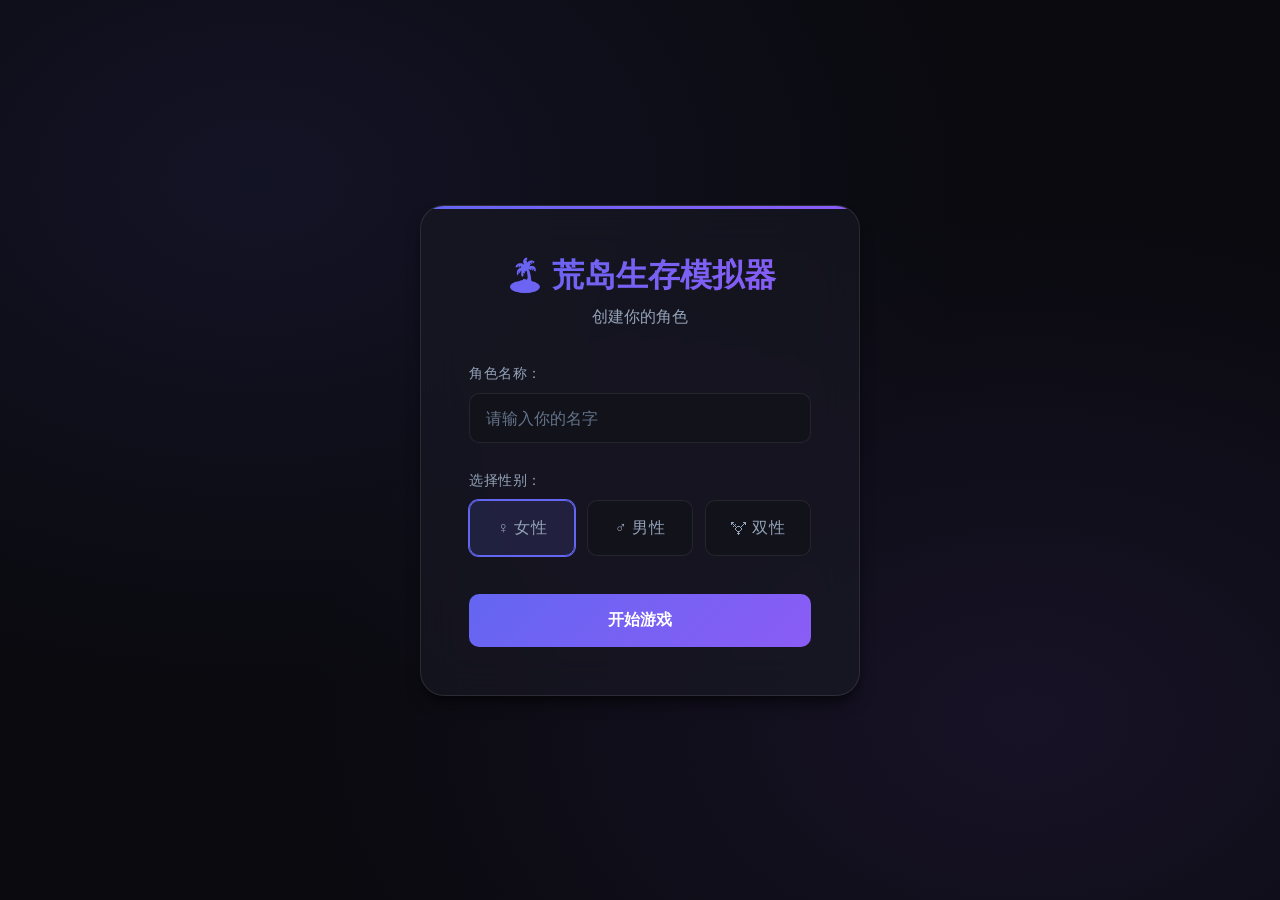
==== commit a17a2400: "v3" ====
--- a/荒岛生存模拟器/index.html
+++ b/荒岛生存模拟器/index.html
@@ -22,12 +22,16 @@
                 <label>选择性别：</label>
                 <div class="gender-selection">
                     <label class="gender-option">
-                        <input type="radio" name="gender" value="male" checked>
-                        <span class="gender-btn">👨 男性</span>
+                        <input type="radio" name="gender" value="female" checked>
+                        <span class="gender-btn">♀️ 女性</span>
                     </label>
                     <label class="gender-option">
-                        <input type="radio" name="gender" value="female">
-                        <span class="gender-btn">👩 女性</span>
+                        <input type="radio" name="gender" value="male">
+                        <span class="gender-btn">♂️ 男性</span>
+                    </label>
+                    <label class="gender-option">
+                        <input type="radio" name="gender" value="other">
+                        <span class="gender-btn">⚧ 双性</span>
                     </label>
                 </div>
             </div>
@@ -37,45 +41,69 @@
     </div>
 
     <div id="game-container" class="hidden">
-        <!-- 顶部状态栏 -->
-        <header id="status-bar">
-            <div class="status-item" data-tooltip="生命值：代表你的健康程度。归零时游戏结束。可以通过吃饱喝足缓慢恢复。">
-                <span class="label">❤️</span>
-                <div class="progress-bar">
-                    <div id="health-bar" class="fill" style="width: 100%;"></div>
-                    <span id="health-value" class="status-value">100/100</span>
+        <main id="game-body">
+            <!-- 左侧：角色信息与状态栏 -->
+            <aside id="character-panel">
+                <div id="character-info">
+                    <div id="character-name-row">
+                        <span id="character-gender-icon">⚧</span>
+                        <span id="character-name">幸存者</span>
+                    </div>
                 </div>
-            </div>
-            <div class="status-item" data-tooltip="饥饿度：随时间流逝。过低会扣除生命。通过搜寻食物并食用恢复。">
-                <span class="label">🍖</span>
-                <div class="progress-bar">
-                    <div id="hunger-bar" class="fill" style="width: 100%;"></div>
-                    <span id="hunger-value" class="status-value">100/100</span>
+                <div id="status-list">
+                    <div class="status-row" data-tooltip="生命值：代表你的健康程度。归零时游戏结束。可以通过吃饱喝足缓慢恢复。">
+                        <span class="status-icon">❤️</span>
+                        <div class="status-bar-wrap">
+                            <div class="status-bar-small">
+                                <div id="health-bar-small" class="fill" style="width: 100%;"></div>
+                            </div>
+                            <span class="status-text">生命值</span>
+                        </div>
+                    </div>
+                    <div class="status-row" data-tooltip="饱食度：随时间流逝。过低会扣除生命。通过搜寻食物并食用恢复。">
+                        <span class="status-icon">🍖</span>
+                        <div class="status-bar-wrap">
+                            <div class="status-bar-small">
+                                <div id="hunger-bar-small" class="fill" style="width: 100%;"></div>
+                            </div>
+                            <span class="status-text">饱食度</span>
+                        </div>
+                    </div>
+                    <div class="status-row" data-tooltip="水分：消耗速度比饱食度快。过低会扣除生命。通过寻找淡水恢复。">
+                        <span class="status-icon">💧</span>
+                        <div class="status-bar-wrap">
+                            <div class="status-bar-small">
+                                <div id="thirst-bar-small" class="fill" style="width: 100%;"></div>
+                            </div>
+                            <span class="status-text">水分</span>
+                        </div>
+                    </div>
+                    <div class="status-row" data-tooltip="精力：进行任何活动都会消耗。通过休息或睡觉恢复。">
+                        <span class="status-icon">⚡</span>
+                        <div class="status-bar-wrap">
+                            <div class="status-bar-small">
+                                <div id="energy-bar-small" class="fill" style="width: 100%;"></div>
+                            </div>
+                            <span class="status-text">精力</span>
+                        </div>
+                    </div>
                 </div>
-            </div>
-            <div class="status-item" data-tooltip="水分：消耗速度比饥饿快。过低会扣除生命。通过寻找淡水恢复。">
-                <span class="label">💧</span>
-                <div class="progress-bar">
-                    <div id="thirst-bar" class="fill" style="width: 100%;"></div>
-                    <span id="thirst-value" class="status-value">100/100</span>
+                <!-- 背包按钮 -->
+                <div id="inventory-btn-container">
+                    <button id="inventory-btn" onclick="game.showInventory()" title="打开背包">
+                        <span class="inventory-icon">🎒</span>
+                        <span class="inventory-label">背包</span>
+                    </button>
                 </div>
-            </div>
-            <div class="status-item" data-tooltip="精力：进行任何活动都会消耗。通过休息或睡觉恢复。">
-                <span class="label">⚡</span>
-                <div class="progress-bar">
-                    <div id="energy-bar" class="fill" style="width: 100%;"></div>
-                    <span id="energy-value" class="status-value">100/100</span>
-                </div>
-            </div>
-        </header>
+            </aside>
 
-        <main id="game-body">
-            <!-- 左侧/中间：环境插图与日志 -->
+            <!-- 中间：环境插图与日志 -->
             <section id="display-area">
                 <div id="environment-view">
                     <div id="game-clock">06:00</div>
                     <div id="scene-icon">🏝️</div>
                     <div id="scene-name">海滩</div>
+                    <div id="building-display"></div>
                     <div id="time-info">第 1 天 | 白天</div>
                     <div id="top-right-controls">
                         <button id="pause-btn" onclick="game.togglePause()">⏸️</button>
@@ -89,25 +117,20 @@
                 </div>
             </section>
 
-            <!-- 右侧：背包面板 -->
-            <aside id="inventory-panel">
-                <h3>🎒 背包</h3>
-                <div id="inventory-grid">
-                    <!-- 物品将通过 JS 动态生成 -->
-                </div>
-            </aside>
+
         </main>
 
         <!-- 底部动作面板 -->
         <footer id="action-panel">
             <div class="action-group">
                 <button onclick="game.collect('wood')">🪵 砍树</button>
-                <button onclick="game.collect('food')">🥩 搜寻食物</button>
-                <button onclick="game.collect('water')">💧 寻找水源</button>
+                <button onclick="game.collect('stone')">🪨 采石</button>
                 <button onclick="game.explore()">🧭 探索</button>
             </div>
+
             <div class="action-group">
                 <button onclick="game.showCrafting()">🛠️ 制作</button>
+                <button onclick="game.showBuilding()">🏗️ 建造</button>
                 <button onclick="game.rest('nap')">🧘 小憩</button>
                 <button onclick="game.rest('sleep')">😴 睡觉</button>
             </div>
@@ -116,6 +139,40 @@
                 <button onclick="game.testMeteorShower()" class="test-btn">🌠 测试流星</button>
             </div>
         </footer>
+
+        <!-- 模态框：探索选择 -->
+        <div id="explore-modal" class="modal hidden">
+            <div class="modal-content explore-modal-content">
+                <span class="close-btn" onclick="game.hideExplore()">&times;</span>
+                <h2>🧭 选择探索地点</h2>
+                <div id="explore-list">
+                    <!-- 探索地点将通过 JS 动态生成 -->
+                </div>
+            </div>
+        </div>
+
+        <!-- 模态框：背包 -->
+        <div id="inventory-modal" class="modal hidden">
+            <div class="modal-content inventory-modal-content">
+                <span class="close-btn" onclick="game.hideInventory()">&times;</span>
+                <h2>🎒 背包</h2>
+                <div id="inventory-grid">
+                    <!-- 物品将通过 JS 动态生成 -->
+                </div>
+            </div>
+        </div>
+
+        <!-- 模态框：建造营地 -->
+        <div id="building-modal" class="modal hidden">
+            <div class="modal-content building-modal-content">
+                <span class="close-btn" onclick="game.hideBuilding()">&times;</span>
+                <h2>🏗️ 建造营地</h2>
+                <div id="current-building"></div>
+                <div id="building-list">
+                    <!-- 建筑项将通过 JS 动态生成 -->
+                </div>
+            </div>
+        </div>
 
         <!-- 模态框：制作列表 -->
         <div id="crafting-modal" class="modal hidden">
--- a/荒岛生存模拟器/style.css
+++ b/荒岛生存模拟器/style.css
@@ -234,8 +234,347 @@
     min-height: 0;
 }
 
+/* 角色面板 - 左侧 */
+#character-panel {
+    width: 180px;
+    background: var(--bg-secondary);
+    border: 1px solid var(--border-color);
+    border-radius: var(--radius-lg);
+    padding: 16px;
+    display: flex;
+    flex-direction: column;
+    gap: 16px;
+    position: relative;
+}
+
+/* 背包按钮容器 */
+#inventory-btn-container {
+    margin-top: auto;
+    padding-top: 12px;
+    border-top: 1px solid var(--border-color);
+}
+
+#inventory-btn {
+    width: 100%;
+    padding: 12px;
+    background: var(--bg-tertiary);
+    border: 1px solid var(--border-color);
+    border-radius: var(--radius-md);
+    cursor: pointer;
+    display: flex;
+    align-items: center;
+    justify-content: center;
+    gap: 8px;
+    transition: all 0.2s ease;
+}
+
+#inventory-btn:hover {
+    background: rgba(99, 102, 241, 0.15);
+    border-color: var(--accent-primary);
+    transform: translateY(-2px);
+    box-shadow: 0 4px 12px rgba(99, 102, 241, 0.2);
+}
+
+#inventory-btn:active {
+    transform: translateY(0);
+}
+
+.inventory-icon {
+    font-size: 1.4rem;
+}
+
+.inventory-label {
+    font-size: 0.9rem;
+    font-weight: 500;
+    color: var(--text-primary);
+}
+
+/* 空背包提示 */
+.empty-inventory {
+    grid-column: 1 / -1;
+    text-align: center;
+    padding: 40px 20px;
+    color: var(--text-muted);
+    font-size: 0.9rem;
+}
+
+/* 建造模态框 */
+.building-modal-content {
+    width: 480px;
+    max-width: 90vw;
+}
+
+.building-modal-content h2 {
+    margin-bottom: 16px;
+}
+
+/* 当前建筑显示 */
+#current-building {
+    background: var(--bg-secondary);
+    border: 1px solid var(--border-color);
+    border-radius: var(--radius-md);
+    padding: 16px;
+    margin-bottom: 20px;
+    text-align: center;
+}
+
+#current-building.empty {
+    color: var(--text-muted);
+}
+
+.current-building-info {
+    display: flex;
+    align-items: center;
+    justify-content: center;
+    gap: 12px;
+}
+
+.current-building-icon {
+    font-size: 2.5rem;
+}
+
+.current-building-name {
+    font-size: 1.1rem;
+    font-weight: 600;
+    color: var(--text-primary);
+}
+
+.current-building-effect {
+    font-size: 0.8rem;
+    color: var(--text-secondary);
+    margin-top: 4px;
+}
+
+/* 建筑列表 */
+#building-list {
+    display: flex;
+    flex-direction: column;
+    gap: 12px;
+    max-height: 360px;
+    overflow-y: auto;
+}
+
+.building-item {
+    background: var(--bg-secondary);
+    border: 1px solid var(--border-color);
+    border-radius: var(--radius-md);
+    padding: 16px;
+    display: flex;
+    align-items: center;
+    gap: 14px;
+    transition: all 0.2s ease;
+}
+
+.building-item:hover {
+    border-color: rgba(99, 102, 241, 0.3);
+    background: rgba(99, 102, 241, 0.05);
+}
+
+.building-item.locked {
+    opacity: 0.5;
+}
+
+.building-item.current {
+    border-color: var(--accent-primary);
+    background: rgba(99, 102, 241, 0.1);
+}
+
+.building-icon {
+    font-size: 2rem;
+    flex-shrink: 0;
+}
+
+.building-info {
+    flex: 1;
+}
+
+.building-name {
+    font-size: 1rem;
+    font-weight: 600;
+    color: var(--text-primary);
+    margin-bottom: 4px;
+}
+
+.building-description {
+    font-size: 0.8rem;
+    color: var(--text-secondary);
+    margin-bottom: 8px;
+    line-height: 1.4;
+}
+
+.building-cost {
+    display: flex;
+    flex-wrap: wrap;
+    gap: 8px;
+}
+
+.cost-item {
+    display: flex;
+    align-items: center;
+    gap: 4px;
+    font-size: 0.75rem;
+    padding: 4px 8px;
+    background: var(--bg-tertiary);
+    border-radius: var(--radius-sm);
+}
+
+.cost-item.has-enough {
+    color: var(--energy-color);
+}
+
+.cost-item.not-enough {
+    color: var(--health-color);
+}
+
+.building-item button {
+    flex: none;
+    padding: 10px 18px;
+    font-size: 0.85rem;
+}
+
+.building-effect-preview {
+    font-size: 0.75rem;
+    color: var(--accent-primary);
+    margin-top: 6px;
+}
+
+#character-info {
+    text-align: center;
+    padding-bottom: 12px;
+    border-bottom: 1px solid var(--border-color);
+}
+
+#character-avatar {
+    font-size: 3rem;
+    margin-bottom: 8px;
+    filter: drop-shadow(0 4px 8px rgba(0, 0, 0, 0.3));
+}
+
+#character-name-row {
+    display: flex;
+    align-items: center;
+    justify-content: center;
+    gap: 6px;
+}
+
+#character-gender-icon {
+    font-size: 1.2rem;
+    flex-shrink: 0;
+}
+
+#character-name {
+    font-size: 0.9rem;
+    font-weight: 600;
+    color: var(--text-primary);
+    word-break: break-all;
+}
+
+#status-list {
+    display: flex;
+    flex-direction: column;
+    gap: 14px;
+}
+
+.status-row {
+    display: flex;
+    align-items: center;
+    gap: 10px;
+    cursor: help;
+    position: relative;
+}
+
+.status-icon {
+    font-size: 1.3rem;
+    flex-shrink: 0;
+    filter: drop-shadow(0 2px 4px rgba(0, 0, 0, 0.2));
+}
+
+.status-bar-wrap {
+    flex: 1;
+    display: flex;
+    flex-direction: column;
+    gap: 4px;
+}
+
+.status-bar-small {
+    height: 8px;
+    background: var(--bg-tertiary);
+    border-radius: 4px;
+    overflow: hidden;
+    box-shadow: inset 0 1px 2px rgba(0, 0, 0, 0.3);
+}
+
+.status-bar-small .fill {
+    height: 100%;
+    border-radius: 4px;
+    transition: width 0.5s cubic-bezier(0.4, 0, 0.2, 1);
+}
+
+#health-bar-small { background: linear-gradient(90deg, #dc2626, #ef4444); }
+#hunger-bar-small { background: linear-gradient(90deg, #d97706, #f59e0b); }
+#thirst-bar-small { background: linear-gradient(90deg, #0891b2, #06b6d4); }
+#energy-bar-small { background: linear-gradient(90deg, #059669, #10b981); }
+
+.status-text {
+    font-size: 0.7rem;
+    color: var(--text-secondary);
+    text-transform: uppercase;
+    letter-spacing: 0.5px;
+}
+
+/* 状态栏工具提示 */
+.status-row::after {
+    content: attr(data-tooltip);
+    position: absolute;
+    left: calc(100% + 10px);
+    top: 50%;
+    transform: translateY(-50%) translateX(-10px);
+    background: var(--bg-tertiary);
+    border: 1px solid var(--border-color);
+    color: var(--text-primary);
+    padding: 8px 12px;
+    border-radius: var(--radius-md);
+    font-size: 0.75rem;
+    width: 160px;
+    text-align: left;
+    white-space: normal;
+    z-index: 1000;
+    opacity: 0;
+    visibility: hidden;
+    transition: all 0.2s ease;
+    pointer-events: none;
+    box-shadow: var(--shadow-lg);
+    line-height: 1.4;
+}
+
+.status-row:hover::after {
+    opacity: 1;
+    visibility: visible;
+    transform: translateY(-50%) translateX(0);
+}
+
+.status-row::before {
+    content: "";
+    position: absolute;
+    left: calc(100% + 4px);
+    top: 50%;
+    transform: translateY(-50%) translateX(-10px);
+    border: 6px solid transparent;
+    border-right-color: var(--border-color);
+    opacity: 0;
+    visibility: hidden;
+    transition: all 0.2s ease;
+    z-index: 1001;
+}
+
+.status-row:hover::before {
+    opacity: 1;
+    visibility: visible;
+    transform: translateY(-50%) translateX(0);
+}
+
 #display-area {
-    flex: 2;
+    flex: 1;
     display: flex;
     flex-direction: column;
     gap: 16px;
@@ -291,6 +630,16 @@
     font-size: 0.85rem; 
     color: var(--text-secondary);
     margin-top: 4px;
+}
+
+#building-display {
+    font-size: 0.75rem;
+    color: var(--accent-primary);
+    margin-top: 4px;
+    padding: 4px 10px;
+    background: rgba(99, 102, 241, 0.1);
+    border-radius: var(--radius-sm);
+    border: 1px solid rgba(99, 102, 241, 0.2);
 }
 
 #game-clock {
@@ -397,34 +746,23 @@
     background: rgba(16, 185, 129, 0.08);
 }
 
-/* 背包面板 */
-#inventory-panel {
-    flex: 1;
-    background: var(--bg-secondary);
-    border: 1px solid var(--border-color);
-    border-radius: var(--radius-lg);
-    padding: 16px;
-    display: flex;
-    flex-direction: column;
-}
-
-#inventory-panel h3 {
-    margin-bottom: 16px;
-    font-size: 0.9rem;
-    font-weight: 600;
-    color: var(--text-secondary);
-    text-transform: uppercase;
-    letter-spacing: 1px;
-    display: flex;
-    align-items: center;
-    gap: 8px;
+/* 背包模态框 */
+.inventory-modal-content {
+    width: 380px;
+    max-width: 90vw;
+}
+
+.inventory-modal-content h2 {
+    margin-bottom: 20px;
 }
 
 #inventory-grid {
     display: grid;
-    grid-template-columns: repeat(3, 1fr);
-    gap: 10px;
+    grid-template-columns: repeat(4, 1fr);
+    gap: 12px;
+    max-height: 320px;
     overflow-y: auto;
+    padding-right: 4px;
 }
 
 .item-slot {
@@ -671,6 +1009,12 @@
 .craft-cost { 
     color: var(--text-secondary); 
     font-size: 0.8rem;
+}
+
+.craft-desc {
+    color: var(--text-muted);
+    font-size: 0.75rem;
+    font-style: italic;
 }
 
 .crafting-item button {
@@ -1073,6 +1417,149 @@
 .close-rewards-btn:hover {
     transform: translateY(-2px);
     box-shadow: 0 8px 24px rgba(99, 102, 241, 0.4);
+}
+
+/* 探索模态框 */
+.explore-modal-content {
+    width: 420px;
+    max-width: 90vw;
+}
+
+.explore-modal-content h2 {
+    margin-bottom: 20px;
+}
+
+#explore-list {
+    display: flex;
+    flex-direction: column;
+    gap: 12px;
+}
+
+/* 主页面（只有2个地点：海滩、森林）横向排列 */
+#explore-list.main-level {
+    flex-direction: row;
+    flex-wrap: wrap;
+}
+
+#explore-list.main-level .explore-location-item {
+    flex: 1;
+    min-width: 140px;
+    flex-direction: column;
+    text-align: center;
+    padding: 20px 12px;
+}
+
+#explore-list.main-level .explore-location-icon {
+    font-size: 3rem;
+    margin-bottom: 8px;
+}
+
+#explore-list.main-level .explore-location-info {
+    display: flex;
+    flex-direction: column;
+    align-items: center;
+}
+
+#explore-list.main-level .explore-location-name {
+    font-size: 1.1rem;
+    margin-bottom: 4px;
+}
+
+#explore-list.main-level .back-btn {
+    flex: 100%;
+    flex-direction: row;
+    justify-content: center;
+    padding: 12px;
+}
+
+#explore-list.main-level .back-btn .explore-location-icon {
+    font-size: 1.5rem;
+    margin-bottom: 0;
+    margin-right: 8px;
+}
+
+.explore-location-item {
+    background: var(--bg-secondary);
+    border: 1px solid var(--border-color);
+    border-radius: var(--radius-md);
+    padding: 16px;
+    display: flex;
+    align-items: center;
+    gap: 14px;
+    cursor: pointer;
+    transition: all 0.2s ease;
+}
+
+.explore-location-item:hover {
+    border-color: var(--accent-primary);
+    background: rgba(99, 102, 241, 0.1);
+    transform: translateY(-2px);
+}
+
+.explore-location-item.current {
+    border-color: var(--energy-color);
+    background: rgba(16, 185, 129, 0.1);
+}
+
+.explore-location-icon {
+    font-size: 2.5rem;
+    flex-shrink: 0;
+}
+
+.explore-location-info {
+    flex: 1;
+}
+
+.explore-location-name {
+    font-size: 1rem;
+    font-weight: 600;
+    color: var(--text-primary);
+    margin-bottom: 4px;
+}
+
+.explore-location-desc {
+    font-size: 0.8rem;
+    color: var(--text-secondary);
+    line-height: 1.4;
+}
+
+.explore-location-resources {
+    display: flex;
+    flex-wrap: wrap;
+    gap: 6px;
+    margin-top: 8px;
+}
+
+.resource-tag {
+    font-size: 0.7rem;
+    padding: 3px 8px;
+    background: var(--bg-tertiary);
+    border-radius: var(--radius-sm);
+    color: var(--text-muted);
+}
+
+.explore-location-item .current-badge {
+    font-size: 0.75rem;
+    padding: 4px 10px;
+    background: var(--energy-color);
+    color: white;
+    border-radius: var(--radius-sm);
+    font-weight: 500;
+}
+
+.sub-location-badge {
+    font-size: 0.8rem;
+    color: var(--accent-primary);
+    margin-left: 4px;
+}
+
+.explore-location-item.back-btn {
+    background: var(--bg-tertiary);
+    border-style: dashed;
+}
+
+.explore-location-item.back-btn:hover {
+    background: rgba(99, 102, 241, 0.15);
 }
 
 /* 测试按钮样式 */
@@ -1246,12 +1733,101 @@
         flex-direction: column;
     }
     
-    #inventory-panel {
-        max-height: 200px;
+    #character-panel {
+        width: 100%;
+        flex-direction: row;
+        align-items: center;
+        padding: 12px;
+        gap: 12px;
+    }
+    
+    #character-info {
+        padding-bottom: 0;
+        padding-right: 12px;
+        border-bottom: none;
+        border-right: 1px solid var(--border-color);
+        min-width: 70px;
+    }
+    
+    #character-avatar {
+        font-size: 2.2rem;
+        margin-bottom: 4px;
+    }
+    
+    #character-name {
+        font-size: 0.8rem;
+    }
+    
+    #status-list {
+        flex: 1;
+        flex-direction: row;
+        flex-wrap: wrap;
+        gap: 10px;
+    }
+    
+    .status-row {
+        flex: 1;
+        min-width: 70px;
+        gap: 6px;
+    }
+    
+    .status-icon {
+        font-size: 1.1rem;
+    }
+    
+    .status-text {
+        font-size: 0.65rem;
+    }
+    
+    .status-bar-small {
+        height: 6px;
+    }
+    
+    .status-row::after {
+        left: 50%;
+        top: calc(100% + 10px);
+        transform: translateX(-50%) translateY(-10px);
+    }
+    
+    .status-row:hover::after {
+        transform: translateX(-50%) translateY(0);
+    }
+    
+    .status-row::before {
+        left: 50%;
+        top: calc(100% + 4px);
+        transform: translateX(-50%) translateY(-10px);
+        border-right-color: transparent;
+        border-bottom-color: var(--border-color);
+    }
+    
+    .status-row:hover::before {
+        transform: translateX(-50%) translateY(0);
+    }
+    
+    .inventory-modal-content {
+        width: 320px;
     }
     
     #inventory-grid {
         grid-template-columns: repeat(4, 1fr);
+        max-height: 280px;
+    }
+    
+    #inventory-btn-container {
+        padding-top: 8px;
+    }
+    
+    #inventory-btn {
+        padding: 10px;
+    }
+    
+    .inventory-icon {
+        font-size: 1.2rem;
+    }
+    
+    .inventory-label {
+        font-size: 0.8rem;
     }
     
     .treasure-box {
